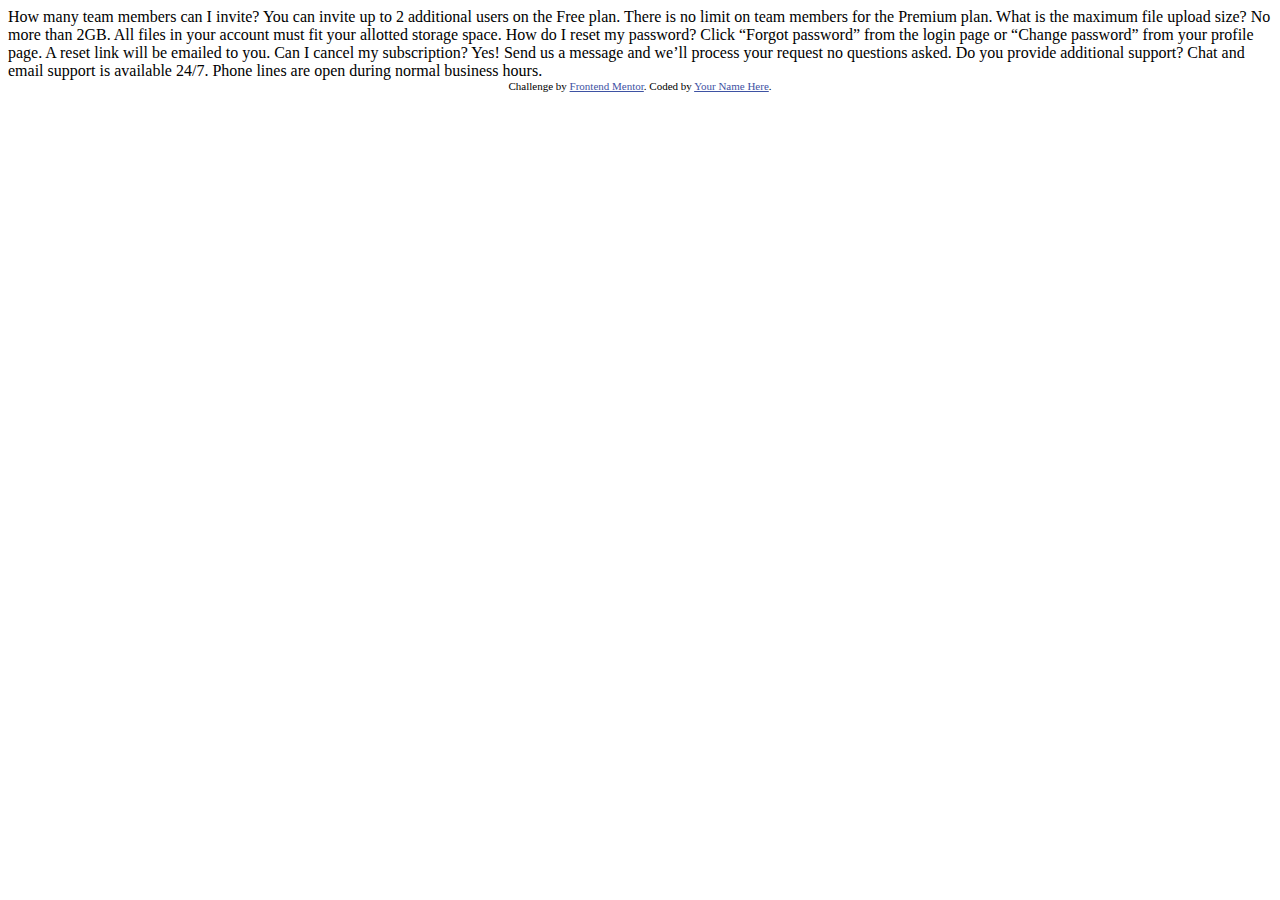
==== index.html @ ef3b7b0b "primer commit" ====
<!DOCTYPE html>
<html lang="en">
<head>
  <meta charset="UTF-8">
  <meta name="viewport" content="width=device-width, initial-scale=1.0"> <!-- displays site properly based on user's device -->

  <link rel="icon" type="image/png" sizes="32x32" href="./images/favicon-32x32.png">
  
  <title>Frontend Mentor | FAQ Accordion Card</title>

  <!-- Feel free to remove these styles or customise in your own stylesheet 👍 -->
  <style>
    .attribution { font-size: 11px; text-align: center; }
    .attribution a { color: hsl(228, 45%, 44%); }
  </style>
</head>
<body>
  How many team members can I invite?
  You can invite up to 2 additional users on the Free plan. There is no limit on 
  team members for the Premium plan.

  What is the maximum file upload size?
  No more than 2GB. All files in your account must fit your allotted storage space.

  How do I reset my password?
  Click “Forgot password” from the login page or “Change password” from your profile page.
  A reset link will be emailed to you.

  Can I cancel my subscription?
  Yes! Send us a message and we’ll process your request no questions asked.

  Do you provide additional support?
  Chat and email support is available 24/7. Phone lines are open during normal business hours.

  <div class="attribution">
    Challenge by <a href="https://www.frontendmentor.io?ref=challenge" target="_blank">Frontend Mentor</a>. 
    Coded by <a href="#">Your Name Here</a>.
  </div>
</body>
</html>
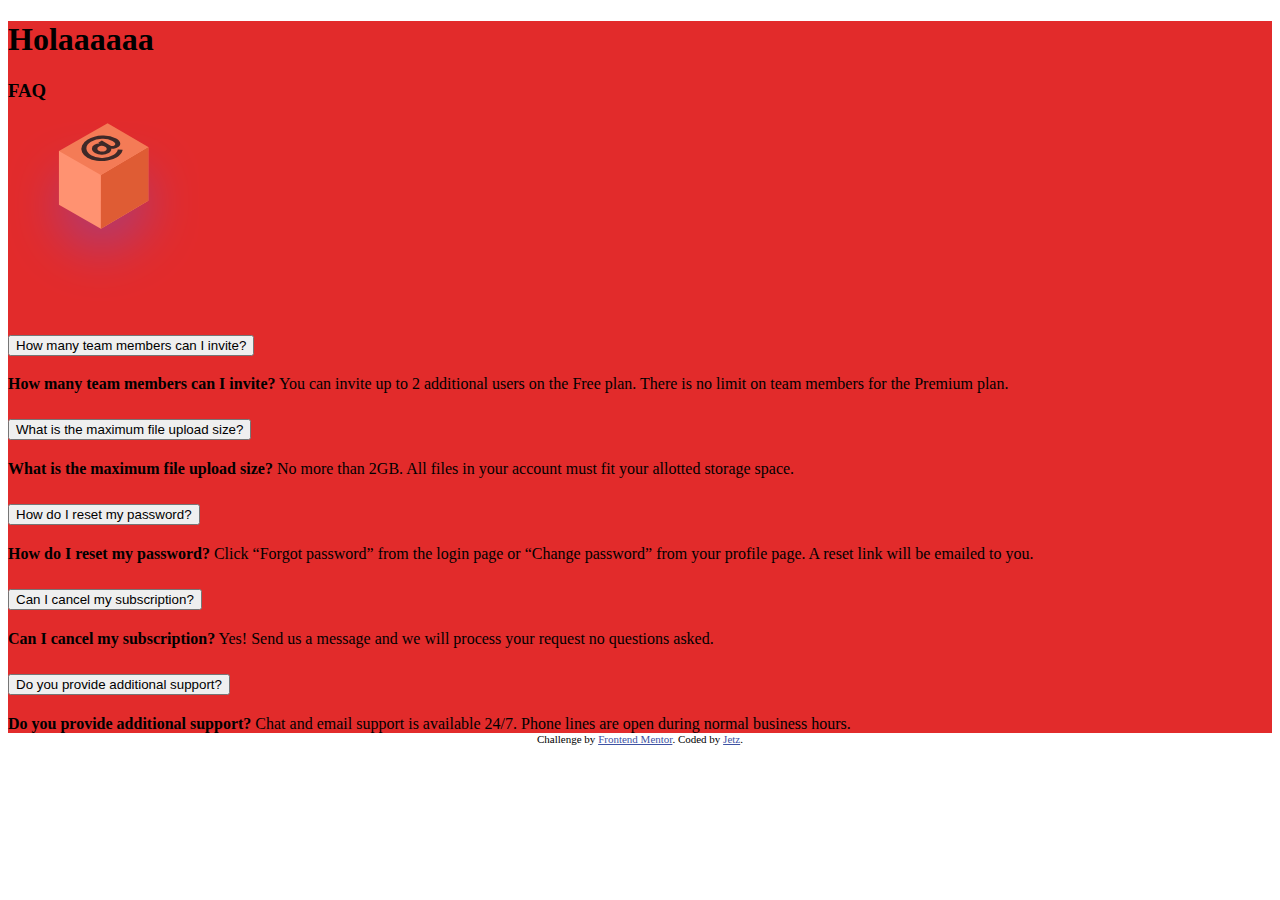
==== commit 6ae9f73b: "falta acabar responsive" ====
--- a/index.html
+++ b/index.html
@@ -3,38 +3,169 @@
 <head>
   <meta charset="UTF-8">
   <meta name="viewport" content="width=device-width, initial-scale=1.0"> <!-- displays site properly based on user's device -->
+  <title>Frontend Mentor | FAQ Accordion Card</title>
 
   <link rel="icon" type="image/png" sizes="32x32" href="./images/favicon-32x32.png">
   
-  <title>Frontend Mentor | FAQ Accordion Card</title>
+
+  <link rel="preconnect" href="https://fonts.googleapis.com">
+  <link rel="preconnect" href="https://fonts.gstatic.com" crossorigin>
+  <link href="https://fonts.googleapis.com/css2?family=Kumbh+Sans:wght@400;700&display=swap" rel="stylesheet">
+
+  <!-- CSS only -->
+<link href="https://cdn.jsdelivr.net/npm/bootstrap@5.1.3/dist/css/bootstrap.min.css" rel="stylesheet" integrity="sha384-1BmE4kWBq78iYhFldvKuhfTAU6auU8tT94WrHftjDbrCEXSU1oBoqyl2QvZ6jIW3" crossorigin="anonymous">
+  <!-- CSS only 
+
+<link rel="stylesheet" href="style.css">
+-->
+  </head>
+
 
   <!-- Feel free to remove these styles or customise in your own stylesheet 👍 -->
   <style>
     .attribution { font-size: 11px; text-align: center; }
     .attribution a { color: hsl(228, 45%, 44%); }
   </style>
+
 </head>
 <body>
-  How many team members can I invite?
-  You can invite up to 2 additional users on the Free plan. There is no limit on 
-  team members for the Premium plan.
+    <main>
+      <div class="container" style="background-color: rgb(226, 43, 43);">
+        <h1>Holaaaaaa</h1>
 
-  What is the maximum file upload size?
-  No more than 2GB. All files in your account must fit your allotted storage space.
 
-  How do I reset my password?
-  Click “Forgot password” from the login page or “Change password” from your profile page.
-  A reset link will be emailed to you.
+        <h3>FAQ</h3>
+        <img src="images\illustration-box-desktop.svg" id="illustration">
+<div class="accordion" id="accordionExample">
+    <div class="accordion-item">
+      <h2 class="accordion-header" id="headingOne">
+        <button class="accordion-button" 
+        type="button" 
+        data-bs-toggle="collapse" 
+        data-bs-target="#collapseOne" 
+        aria-expanded="true" 
+        aria-controls="collapseOne">
+            How many team members can I invite?</button>
+      </h2>
+      <div id="collapseOne" 
+      class="accordion-collapse collapse show" 
+      aria-labelledby="headingOne" 
+      data-bs-parent="#accordionExample">
+        <div class="accordion-body">
+          <strong> How many team members can I invite?</strong>  You can invite up to 2 additional users on the Free plan. There is no limit on 
+          team members for the Premium plan.
+        </div>
+      </div>
+    </div>
 
-  Can I cancel my subscription?
-  Yes! Send us a message and we’ll process your request no questions asked.
 
-  Do you provide additional support?
-  Chat and email support is available 24/7. Phone lines are open during normal business hours.
+    <div class="accordion-item">
+      <h2 class="accordion-header" id="headingTwo">
+        <button class="accordion-button collapsed" type="button" data-bs-toggle="collapse" data-bs-target="#collapseTwo" aria-expanded="false" aria-controls="collapseTwo">
+            What is the maximum file upload size?</button>
+      </h2>
+      <div id="collapseTwo" class="accordion-collapse collapse" aria-labelledby="headingTwo" data-bs-parent="#accordionExample">
+        <div class="accordion-body">
+          <strong> What is the maximum file upload size?</strong> No more than 2GB. All files in your account must fit your allotted storage space.
+        </div>
+      </div>
+    </div>
 
-  <div class="attribution">
-    Challenge by <a href="https://www.frontendmentor.io?ref=challenge" target="_blank">Frontend Mentor</a>. 
-    Coded by <a href="#">Your Name Here</a>.
+
+    <div class="accordion-item">
+      <h2 class="accordion-header" id="headingThree">
+        <button class="accordion-button collapsed" type="button" data-bs-toggle="collapse" data-bs-target="#collapseThree" aria-expanded="false" aria-controls="collapseThree">
+            How do I reset my password?</button>
+      </h2>
+      <div id="collapseThree" class="accordion-collapse collapse" aria-labelledby="headingThree" data-bs-parent="#accordionExample">
+        <div class="accordion-body">
+          <strong>How do I reset my password?</strong> Click “Forgot password” from the login page or “Change password” from your profile page.
+          A reset link will be emailed to you.
+        </div>
+      </div>
+    </div>
+ 
+
+
+  <div class="accordion-item">
+    <h2 class="accordion-header" id="headingFour">
+      <button class="accordion-button collapsed" type="button" data-bs-toggle="collapse" data-bs-target="#collapseFour" aria-expanded="false" aria-controls="collapseFour">
+        Can I cancel my subscription?
+      </button>
+    </h2>
+    <div id="collapseFour" class="accordion-collapse collapse" aria-labelledby="headingFour" data-bs-parent="#accordionExample">
+      <div class="accordion-body">
+        <strong>Can I cancel my subscription?</strong> Yes! Send us a message and we will process your request no questions asked.
+      </div>
+    </div>
   </div>
+
+
+  <div class="accordion-item">
+    <h2 class="accordion-header" id="headingFive">
+      <button class="accordion-button collapsed" type="button" data-bs-toggle="collapse" data-bs-target="#collapseFive" aria-expanded="false" aria-controls="collapseFour">
+        Do you provide additional support?
+      </button>
+    </h2>
+    <div id="collapseFive" class="accordion-collapse collapse" aria-labelledby="headingFive" data-bs-parent="#accordionExample">
+      <div class="accordion-body">
+        <strong> Do you provide additional support?</strong>  Chat and email support is available 24/7. Phone lines are open during normal business hours.
+      </div>
+    </div>
+  </div>
+
+
+
+  
+</main>
+<div class="attribution">
+  Challenge by <a href="https://www.frontendmentor.io?ref=challenge" target="_blank">Frontend Mentor</a>. 
+  Coded by <a href="https://github.com/JCJetz">Jetz</a>.
+</div>
+<script src="https://code.jquery.com/jquery-3.3.1.slim.min.js" integrity="sha384-q8i/X+965DzO0rT7abK41JStQIAqVgRVzpbzo5smXKp4YfRvH+8abtTE1Pi6jizo" crossorigin="anonymous"></script>
+<script src="https://cdn.jsdelivr.net/npm/popper.js@1.14.7/dist/umd/popper.min.js" integrity="sha384-UO2eT0CpHqdSJQ6hJty5KVphtPhzWj9WO1clHTMGa3JDZwrnQq4sF86dIHNDz0W1" crossorigin="anonymous"></script>
+<script src="https://cdn.jsdelivr.net/npm/bootstrap@4.3.1/dist/js/bootstrap.min.js" integrity="sha384-JjSmVgyd0p3pXB1rRibZUAYoIIy6OrQ6VrjIEaFf/nJGzIxFDsf4x0xIM+B07jRM" crossorigin="anonymous"></script>
 </body>
-</html>+</html>
+
+<!-- 
+
+    </h2>
+      <div id="collapseOne" class="accordion-collapse collapse show" aria-labelledby="headingOne" data-bs-parent="#accordionExample">
+        <div class="accordion-body">
+          <strong> How many team members can I invite?</strong>  You can invite up to 2 additional users on the Free plan. There is no limit on 
+          team members for the Premium plan.
+  It is shown by default, until the collapse plugin adds the appropriate classes that we use
+           to style each element. These classes control the overall appearance, as well as the showing
+            and hiding via CSS transitions. You can modify any of this with custom CSS or overriding 
+            our default variables. It's also worth noting that just about any HTML 
+            can go within the <code>.accordion-body</code>, though the transition does limit overflow. 
+    </div>
+  </div>
+  <div class="accordion-item">
+    <h2 class="accordion-header" id="headingTwo">
+      <button class="accordion-button collapsed" type="button" data-bs-toggle="collapse" data-bs-target="#collapseTwo" aria-expanded="false" aria-controls="collapseTwo">
+        Accordion Item #2
+      </button>
+    </h2>
+    <div id="collapseTwo" class="accordion-collapse collapse" aria-labelledby="headingTwo" data-bs-parent="#accordionExample">
+      <div class="accordion-body">
+        <strong>This is the second item's accordion body.</strong> It is hidden by default, until the collapse plugin adds the appropriate classes that we use to style each element. These classes control the overall appearance, as well as the showing and hiding via CSS transitions. You can modify any of this with custom CSS or overriding our default variables. It's also worth noting that just about any HTML can go within the <code>.accordion-body</code>, though the transition does limit overflow.
+      </div>
+    </div>
+  </div>
+  <div class="accordion-item">
+    <h2 class="accordion-header" id="headingThree">
+      <button class="accordion-button collapsed" type="button" data-bs-toggle="collapse" data-bs-target="#collapseThree" aria-expanded="false" aria-controls="collapseThree">
+        Accordion Item #3
+      </button>
+    </h2>
+    <div id="collapseThree" class="accordion-collapse collapse" aria-labelledby="headingThree" data-bs-parent="#accordionExample">
+      <div class="accordion-body">
+        <strong>This is the third item's accordion body.</strong> It is hidden by default, until the collapse plugin adds the appropriate classes that we use to style each element. These classes control the overall appearance, as well as the showing and hiding via CSS transitions. You can modify any of this with custom CSS or overriding our default variables. It's also worth noting that just about any HTML can go within the <code>.accordion-body</code>, though the transition does limit overflow.
+      </div>
+    </div>
+  </div>
+</div>
+
+-->--- a/style.css
+++ b/style.css
@@ -0,0 +1,223 @@
+:root {
+    --Very-dark-desaturated-blue:           hsl(238, 29%, 16%); /*Text*/
+    --Soft-red:                             hsl(14, 88%, 65%);  /*Text*/
+    
+    --Soft-violet:                          hsl(273, 75%, 66%); /*Background gradient*/
+    --Soft-blue:                            hsl(240, 73%, 65%); /*Background gradient*/
+   
+
+    --Very-dark-grayish-blue:               hsl(237, 12%, 33%);  /* Neutral Text*/
+    --Dark-grayish-blue:                    hsl(240, 6%, 50%);  /* Neutral Text*/
+    
+    --Light-grayish-blue:                   hsl(240, 5%, 91%);  /*Dividers*/
+    
+}
+/*
+
+- Font size: 12px
+
+-Fonts
+- Family: [Kumbh Sans](https://fonts.google.com/specimen/Kumbh+Sans)
+- Weights: 400, 700
+
+*/
+
+
+  
+  .active, .accordion:hover {
+    background-color: #ccc; 
+  }
+  
+  .panel {
+    padding: 0 18px;
+    display: none;
+    background-color: white;
+    overflow: hidden;
+  }
+
+* {
+
+    box-sizing: border-box;
+}
+   
+
+   html {
+        min-width: 100vw;
+        min-height: 100vh;
+        font-family: 'Kumbh Sans 700', sans-serif;
+       
+    }
+   
+
+    body {
+        margin: 0;
+        background: linear-gradient(hsl(273, 75%, 66%),hsl(240, 73%, 65%));
+        width: 100vw;
+        height: 100vh;
+        font-size: 12px;
+        display: grid;
+        justify-content: center;
+        align-items: center;
+    }
+    
+    
+    
+    .accordion {
+        background: white url(/images/bg-pattern-desktop.svg) no-repeat -1090% 65%; /*Sombra en negativo*/
+        border-radius: 30px;
+        height: 509px;
+        width: 1024px; /*no 920*/
+        display: grid;
+        grid-template-columns: 450px 1fr;
+        grid-gap: 5rem;
+    }
+   
+   /* .answer {
+        display: none;
+    
+    }
+    .active .answer {
+        display: block;
+        padding-bottom: 1.3rem;
+        color: var(--Very-dark-grayish-blue);
+        transition: all .3s ease-in;
+    }
+    
+    
+    
+    .img {
+    
+        transform: rotate(0deg);
+        transition: all .3s ease-in;
+        
+        
+    }
+    
+    .active img {
+    
+        transform: rotate(180deg);
+        transition: all .3s ease-in;
+    }
+    .active h2 {
+    
+        font-weight: 700;
+    }
+    
+    
+    
+    
+    .accordion_wrapper {
+    
+        margin-top: 15px;
+        display: flex;
+        flex-direction: column;
+    }
+    .question_accordinon {
+        height: 100%;
+        display: flex;
+        flex-direction: column;
+        
+    }
+    .headingThree {
+        width: 350px;
+        border-bottom: 1px solid #cfcfd0;
+    
+    }
+    
+    .title_accordion {
+        font-size: 3rem;
+        margin-top: 68px;
+    }
+    
+    .title_question {
+    
+    font-weight: 400;    
+    font-size: 1.2rem;
+    color: var(--Very-dark-desaturated-blue);
+    margin: 1.4rem 1rem;
+    
+    }
+    
+    */
+    
+    
+    .accordion-item {
+    display: flex;
+    justify-content: space-between;
+    cursor: pointer;
+    
+    }
+    .accordion-header .accordion-button {
+        height: 100%;
+        display: flex;
+        flex-direction: column;
+
+    }
+
+    button {
+        
+        flex-direction: column;
+
+        display: flex;
+        text-align: center;
+        align-items: column;
+    
+       
+    }
+    .container {
+        position: absolute;
+        background-color: white;
+        background-image:
+      /* url(/images/illustration-woman-online-desktop.svg),*/
+      /*  url(/images/bg-pattern-desktop.svg);*/
+      /*  background-repeat: no-repeat;*/
+        background-size: 55%;
+        background-position: -20%;
+        top: 20%;
+        left: 20%;
+        width: 65%;
+        height: 65%;
+        border-radius: 30px;
+      }
+    
+   /* .question img {
+    align-self: center;
+    
+    
+    }
+    
+    .image_wrapper {
+    
+        position: relative;
+    }
+    
+    .image_wrapper-inner {
+    
+        position: absolute;
+        height: 70%;
+        top: 110px;
+        left: -16px;
+    }
+    
+    .box {
+    
+        position: absolute;
+        top: 43%;
+        left: -17%;
+        height: 25%;
+    }
+    
+    
+    p {
+        width: 350px;
+        border-bottom: 1px solid
+        #e8e8ea;
+    }
+
+    h2 {
+        font-size: 3rem;
+    }
+    */
+    
+    
+    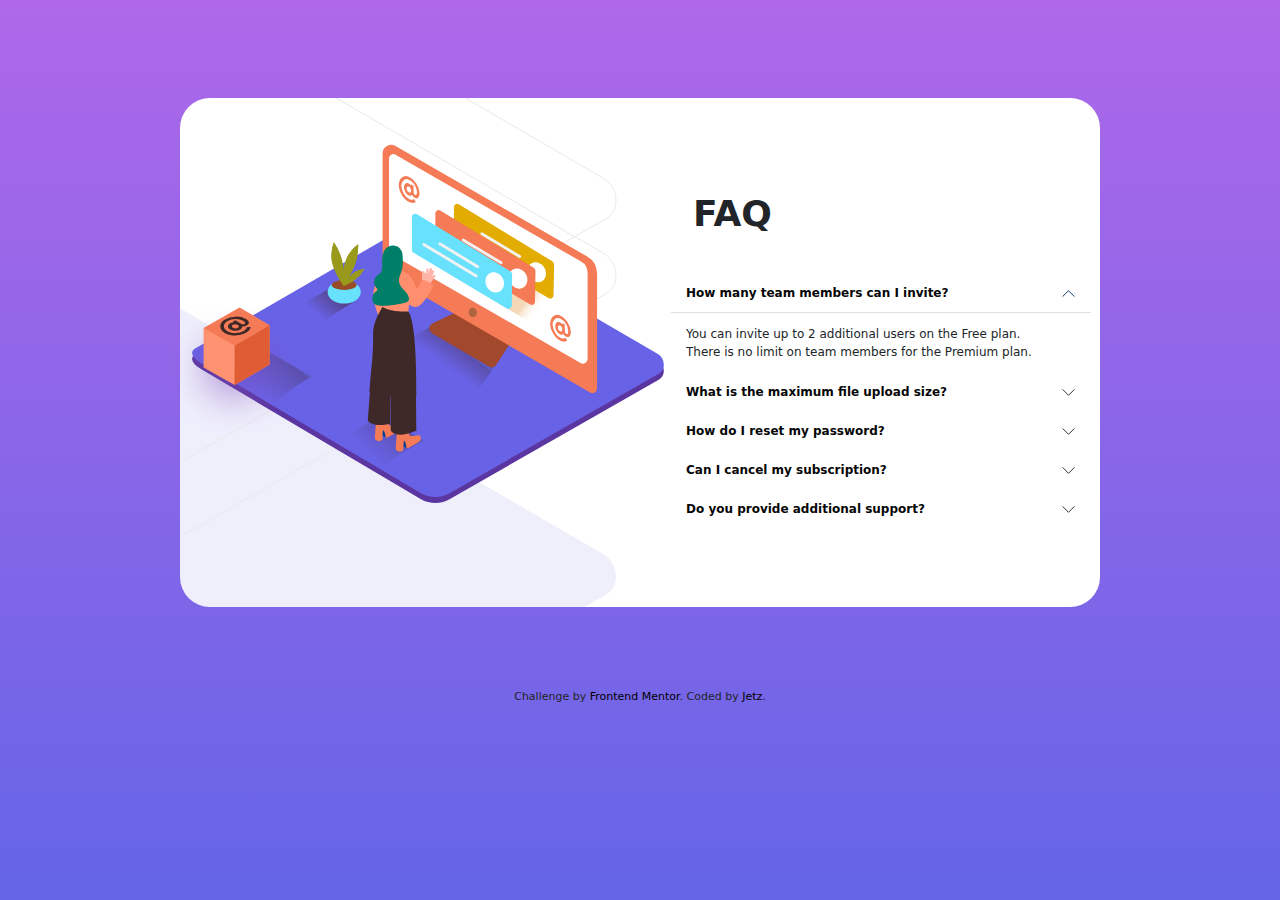
==== commit e5e8841b: "nombres de archivo" ====
--- a/index.html
+++ b/index.html
@@ -12,30 +12,32 @@
   <link rel="preconnect" href="https://fonts.gstatic.com" crossorigin>
   <link href="https://fonts.googleapis.com/css2?family=Kumbh+Sans:wght@400;700&display=swap" rel="stylesheet">
 
-  <!-- CSS only -->
+  <!--  
 <link href="https://cdn.jsdelivr.net/npm/bootstrap@5.1.3/dist/css/bootstrap.min.css" rel="stylesheet" integrity="sha384-1BmE4kWBq78iYhFldvKuhfTAU6auU8tT94WrHftjDbrCEXSU1oBoqyl2QvZ6jIW3" crossorigin="anonymous">
-  <!-- CSS only 
+  CSS only -->
 
-<link rel="stylesheet" href="style.css">
--->
+<link href="https://cdn.jsdelivr.net/npm/bootstrap@5.0.2/dist/css/bootstrap.min.css" rel="stylesheet">
+<script src="https://cdn.jsdelivr.net/npm/bootstrap@5.0.2/dist/js/bootstrap.bundle.min.js"></script>
+    
+  <!--  -->  <link rel="stylesheet" href="style.css">
+    
+
   </head>
 
 
-  <!-- Feel free to remove these styles or customise in your own stylesheet 👍 -->
-  <style>
-    .attribution { font-size: 11px; text-align: center; }
-    .attribution a { color: hsl(228, 45%, 44%); }
-  </style>
+  <body>
+    <main>
+      <div class="container">
+       
+        <h3 class="title_accordion">FAQ</h3>
 
-</head>
-<body>
-    <main>
-      <div class="container" style="background-color: rgb(226, 43, 43);">
-        <h1>Holaaaaaa</h1>
+        <div class="images">
+          <img src="images/illustration-woman-online-desktop.svg" class="woman">  
+        
+        <img src="images\illustration-box-desktop.svg" class="box">  
+   
 
-
-        <h3>FAQ</h3>
-        <img src="images\illustration-box-desktop.svg" id="illustration">
+        
 <div class="accordion" id="accordionExample">
     <div class="accordion-item">
       <h2 class="accordion-header" id="headingOne">
@@ -45,127 +47,122 @@
         data-bs-target="#collapseOne" 
         aria-expanded="true" 
         aria-controls="collapseOne">
-            How many team members can I invite?</button>
+        <strong>  How many team members can I invite?</strong></button>
       </h2>
       <div id="collapseOne" 
       class="accordion-collapse collapse show" 
       aria-labelledby="headingOne" 
       data-bs-parent="#accordionExample">
         <div class="accordion-body">
-          <strong> How many team members can I invite?</strong>  You can invite up to 2 additional users on the Free plan. There is no limit on 
+            You can invite up to 2 additional users on the Free plan.<br> There is no limit on 
           team members for the Premium plan.
         </div>
       </div>
     </div>
 
 
-    <div class="accordion-item">
-      <h2 class="accordion-header" id="headingTwo">
-        <button class="accordion-button collapsed" type="button" data-bs-toggle="collapse" data-bs-target="#collapseTwo" aria-expanded="false" aria-controls="collapseTwo">
-            What is the maximum file upload size?</button>
-      </h2>
-      <div id="collapseTwo" class="accordion-collapse collapse" aria-labelledby="headingTwo" data-bs-parent="#accordionExample">
-        <div class="accordion-body">
-          <strong> What is the maximum file upload size?</strong> No more than 2GB. All files in your account must fit your allotted storage space.
-        </div>
-      </div>
-    </div>
-
-
-    <div class="accordion-item">
-      <h2 class="accordion-header" id="headingThree">
-        <button class="accordion-button collapsed" type="button" data-bs-toggle="collapse" data-bs-target="#collapseThree" aria-expanded="false" aria-controls="collapseThree">
-            How do I reset my password?</button>
-      </h2>
-      <div id="collapseThree" class="accordion-collapse collapse" aria-labelledby="headingThree" data-bs-parent="#accordionExample">
-        <div class="accordion-body">
-          <strong>How do I reset my password?</strong> Click “Forgot password” from the login page or “Change password” from your profile page.
-          A reset link will be emailed to you.
-        </div>
-      </div>
-    </div>
- 
-
-
-  <div class="accordion-item">
-    <h2 class="accordion-header" id="headingFour">
-      <button class="accordion-button collapsed" type="button" data-bs-toggle="collapse" data-bs-target="#collapseFour" aria-expanded="false" aria-controls="collapseFour">
-        Can I cancel my subscription?
-      </button>
+<div class="accordion-item">
+    <h2 class="accordion-header" id="headingTwo">
+      <button class="accordion-button collapsed" 
+      type="button" 
+      data-bs-toggle="collapse" 
+      data-bs-target="#collapseTwo" 
+      aria-expanded="false"
+        aria-controls="collapseTwo">
+        <strong> What is the maximum file upload size?</strong></button>
     </h2>
-    <div id="collapseFour" class="accordion-collapse collapse" aria-labelledby="headingFour" data-bs-parent="#accordionExample">
+    <div id="collapseTwo" 
+    class="accordion-collapse collapse" 
+    aria-labelledby="headingTwo" 
+    data-bs-parent="#accordionExample">
       <div class="accordion-body">
-        <strong>Can I cancel my subscription?</strong> Yes! Send us a message and we will process your request no questions asked.
+         No more than 2GB. All files in your account must fit your allotted storage space.
       </div>
     </div>
   </div>
 
 
   <div class="accordion-item">
-    <h2 class="accordion-header" id="headingFive">
-      <button class="accordion-button collapsed" type="button" data-bs-toggle="collapse" data-bs-target="#collapseFive" aria-expanded="false" aria-controls="collapseFour">
-        Do you provide additional support?
-      </button>
+    <h2 class="accordion-header" id="headingThree">
+      <button class="accordion-button collapsed" 
+      type="button" 
+      data-bs-toggle="collapse" 
+      data-bs-target="#collapseThree" 
+      aria-expanded="false" 
+      aria-controls="collapseThree">
+      <strong> How do I reset my password?</strong> </button>
     </h2>
-    <div id="collapseFive" class="accordion-collapse collapse" aria-labelledby="headingFive" data-bs-parent="#accordionExample">
+    <div id="collapseThree" 
+    class="accordion-collapse collapse" 
+    aria-labelledby="headingThree" 
+    data-bs-parent="#accordionExample">
       <div class="accordion-body">
-        <strong> Do you provide additional support?</strong>  Chat and email support is available 24/7. Phone lines are open during normal business hours.
+        Click “Forgot password” from the login page or “Change password” 
+        from your profile page. A reset link will be emailed to you.
       </div>
     </div>
   </div>
 
 
 
-  
+<div class="accordion-item">
+  <h2 class="accordion-header" id="headingFour">
+    <button class="accordion-button collapsed" 
+    type="button" 
+    data-bs-toggle="collapse" 
+    data-bs-target="#collapseFour" 
+    aria-expanded="false" 
+    aria-controls="collapseFour">
+    <strong> Can I cancel my subscription?</strong>
+    </button>
+  </h2>
+  <div id="collapseFour" 
+  class="accordion-collapse collapse" 
+  aria-labelledby="headingFour" 
+  data-bs-parent="#accordionExample">
+    <div class="accordion-body">
+   Yes! Send us a message and we will process your request no questions asked.
+    </div>
+  </div>
+</div>
+
+
+<div class="accordion-item">
+  <h2 class="accordion-header" id="headingFive">
+    <button class="accordion-button collapsed" 
+    type="button" 
+    data-bs-toggle="collapse" 
+    data-bs-target="#collapseFive" 
+    aria-expanded="false" 
+    aria-controls="collapseFour">
+    <strong>  Do you provide additional support?</strong>
+    </button>
+  </h2>
+  <div id="collapseFive" 
+  class="accordion-collapse collapse" 
+  aria-labelledby="headingFive" 
+  data-bs-parent="#accordionExample">
+    <div class="accordion-body">
+      Chat and email support is available 24/7. <br>
+      Phone lines are open during normal business hours.
+    </div>
+  </div>
+</div>
+</div>
+
+
+
+
+    
 </main>
 <div class="attribution">
   Challenge by <a href="https://www.frontendmentor.io?ref=challenge" target="_blank">Frontend Mentor</a>. 
   Coded by <a href="https://github.com/JCJetz">Jetz</a>.
 </div>
-<script src="https://code.jquery.com/jquery-3.3.1.slim.min.js" integrity="sha384-q8i/X+965DzO0rT7abK41JStQIAqVgRVzpbzo5smXKp4YfRvH+8abtTE1Pi6jizo" crossorigin="anonymous"></script>
+</body>
+<!--<script src="https://code.jquery.com/jquery-3.3.1.slim.min.js" integrity="sha384-q8i/X+965DzO0rT7abK41JStQIAqVgRVzpbzo5smXKp4YfRvH+8abtTE1Pi6jizo" crossorigin="anonymous"></script>
 <script src="https://cdn.jsdelivr.net/npm/popper.js@1.14.7/dist/umd/popper.min.js" integrity="sha384-UO2eT0CpHqdSJQ6hJty5KVphtPhzWj9WO1clHTMGa3JDZwrnQq4sF86dIHNDz0W1" crossorigin="anonymous"></script>
 <script src="https://cdn.jsdelivr.net/npm/bootstrap@4.3.1/dist/js/bootstrap.min.js" integrity="sha384-JjSmVgyd0p3pXB1rRibZUAYoIIy6OrQ6VrjIEaFf/nJGzIxFDsf4x0xIM+B07jRM" crossorigin="anonymous"></script>
-</body>
+--> 
 </html>
 
-<!-- 
-
-    </h2>
-      <div id="collapseOne" class="accordion-collapse collapse show" aria-labelledby="headingOne" data-bs-parent="#accordionExample">
-        <div class="accordion-body">
-          <strong> How many team members can I invite?</strong>  You can invite up to 2 additional users on the Free plan. There is no limit on 
-          team members for the Premium plan.
-  It is shown by default, until the collapse plugin adds the appropriate classes that we use
-           to style each element. These classes control the overall appearance, as well as the showing
-            and hiding via CSS transitions. You can modify any of this with custom CSS or overriding 
-            our default variables. It's also worth noting that just about any HTML 
-            can go within the <code>.accordion-body</code>, though the transition does limit overflow. 
-    </div>
-  </div>
-  <div class="accordion-item">
-    <h2 class="accordion-header" id="headingTwo">
-      <button class="accordion-button collapsed" type="button" data-bs-toggle="collapse" data-bs-target="#collapseTwo" aria-expanded="false" aria-controls="collapseTwo">
-        Accordion Item #2
-      </button>
-    </h2>
-    <div id="collapseTwo" class="accordion-collapse collapse" aria-labelledby="headingTwo" data-bs-parent="#accordionExample">
-      <div class="accordion-body">
-        <strong>This is the second item's accordion body.</strong> It is hidden by default, until the collapse plugin adds the appropriate classes that we use to style each element. These classes control the overall appearance, as well as the showing and hiding via CSS transitions. You can modify any of this with custom CSS or overriding our default variables. It's also worth noting that just about any HTML can go within the <code>.accordion-body</code>, though the transition does limit overflow.
-      </div>
-    </div>
-  </div>
-  <div class="accordion-item">
-    <h2 class="accordion-header" id="headingThree">
-      <button class="accordion-button collapsed" type="button" data-bs-toggle="collapse" data-bs-target="#collapseThree" aria-expanded="false" aria-controls="collapseThree">
-        Accordion Item #3
-      </button>
-    </h2>
-    <div id="collapseThree" class="accordion-collapse collapse" aria-labelledby="headingThree" data-bs-parent="#accordionExample">
-      <div class="accordion-body">
-        <strong>This is the third item's accordion body.</strong> It is hidden by default, until the collapse plugin adds the appropriate classes that we use to style each element. These classes control the overall appearance, as well as the showing and hiding via CSS transitions. You can modify any of this with custom CSS or overriding our default variables. It's also worth noting that just about any HTML can go within the <code>.accordion-body</code>, though the transition does limit overflow.
-      </div>
-    </div>
-  </div>
-</div>
-
--->--- a/style.css
+++ b/style.css
@@ -11,213 +11,261 @@
     
     --Light-grayish-blue:                   hsl(240, 5%, 91%);  /*Dividers*/
     
-}
+
+}
+
+
+* {
+
+  box-sizing: border-box; 
+}
+
+a  {
+    color: black;
+    text-decoration: none;
+    background-color: none;
+}
+
+a:link  {
+   
+    text-decoration: none;
+    background-color: none;
+    color: black;
+    
+}
+
+
+html {
+
+font-size: 12px;
+font-family: 'Kumbh Sans 400' cursive;
+font-family: 'Kumbh Sans 700', sans-serif;
+}
+
+
+
+body {
+    margin: 0;
+    background: linear-gradient(hsl(273, 75%, 66%),hsl(240, 73%, 65%));
+    width: 100vw;
+    height: 100vh;
+    font-size: 12px;
+    display: grid;
+    justify-content: center;
+    align-items: center;
+}
+
+
+
+.container {
+    background: white url(/images/bg-pattern-desktop.svg) no-repeat 1150% 45%; /* Tmb Sombra en negativo */
+    border-radius: 30px;
+    height: 509px;
+    width: 920px; /*no 920*/
+    display: grid;
+    grid-template-columns: 450px 1fr;
+    grid-gap: 5rem;
+
 /*
-
-- Font size: 12px
-
--Fonts
-- Family: [Kumbh Sans](https://fonts.google.com/specimen/Kumbh+Sans)
-- Weights: 400, 700
-
-*/
-
-
+  position: absolute;
+  background-color: white;
+  background-image:
+  url(../images/illustration-woman-online-desktop.svg),
+  url(../images/bg-pattern-desktop.svg);
+  background-repeat: no-repeat;
+ */
+}
+
+
+.accordion {
+
+  /* position: absolute;
+    width: 18%;
+    right: 32%;
+    top: 30%; Asi no */
+   
+   margin-top: 176px;
+   display: flex;
+   flex-direction: column;
+   margin-left: -28px;
+}
+
+
+
+.accordion-button:not(.collapsed) {
+    color: #060606;
+    background-color: white; 
+    /* box-shadow: inset 0 -1px 0 rgb(0 0 0 / 13%); */
+}
+
+
+.accordion-button {
+    color: #060606;
+    background-color: white; 
+    box-shadow: none; 
+}
+
+
+.accordion-item {
+    background-color: #fff;
+    border: none;
+} 
+
+
+.title_accordion {
+    font-size: 3rem;
+    margin-top: 33px;
+    display: flex;
+  /*  display: block; */
+    margin-block-start: 2.62em;
+    margin-inline-start: 504px;
+    font-weight: bold;
+}
+
+
+.woman {
+
+    position: absolute;
+    left: 15%;
+    top: 16%;
+}
+
+.box {
+    position: absolute;
+    left: 13%;
+    top: 34%;
+    height: 15%;
+}
+
+.svg {
+    top: 56%;
+    left: 66%;
+    height: 70%;
+   margin-top: 0;
   
-  .active, .accordion:hover {
-    background-color: #ccc; 
-  }
-  
-  .panel {
-    padding: 0 18px;
-    display: none;
-    background-color: white;
-    overflow: hidden;
-  }
-
-* {
-
-    box-sizing: border-box;
-}
-   
-
-   html {
-        min-width: 100vw;
-        min-height: 100vh;
-        font-family: 'Kumbh Sans 700', sans-serif;
+}
+
+.attribution {
+    text-align: center;
+    margin-top: -210px;
+    font-size: 11px;
+    text-decoration: none;
+    background-color: none;
+    
+}
+
+
+
+@media screen and (max-width: 700px) {
+
+
+    .container {
+        width: 350px;
+        grid-template-columns: 1fr;
+        grid-template-rows: 100px 1fr;
+        grid-gap: 0.5rem;
+        position: relative;
+        height: 530px;
+        padding: 1rem;
+        display: grid;
+
+    }
+
+    h3.title_accordion {
+        text-align: center;
+        margin-inline-start: 123px;
+        margin-top: 121px;
+        
+      }
+     
+    .accordion {
+         width: 90%;
+         margin-top: 234px;
+         margin-left: 12px;
        
-    }
-   
-
-    body {
-        margin: 0;
-        background: linear-gradient(hsl(273, 75%, 66%),hsl(240, 73%, 65%));
-        width: 100vw;
-        height: 100vh;
-        font-size: 12px;
-        display: grid;
-        justify-content: center;
-        align-items: center;
-    }
-    
-    
-    
+        }
+
+    .box {
+       display: none;
+    }
+
+    .woman {
+        width: 70%;  
+        top: -90%;
+        margin-left: 0%;
+    }
+
+    .images {
+
+        position: absolute;
+        background-image: url(./images/bg-pattern-mobile.svg);
+        background-repeat: no-repeat;
+
+        background-position: center -900%; 
+        width: 100%;
+        height: 101px;
+    }
+    
+   
+}
+
+
+
+
+
+/*@media screen and (min-width: 1300px) */
+
+
+  @media (min-width: 2000px) and (max-width: 3000px) { 
+    
+
+
     .accordion {
-        background: white url(/images/bg-pattern-desktop.svg) no-repeat -1090% 65%; /*Sombra en negativo*/
-        border-radius: 30px;
-        height: 509px;
-        width: 1024px; /*no 920*/
-        display: grid;
-        grid-template-columns: 450px 1fr;
-        grid-gap: 5rem;
-    }
-   
-   /* .answer {
-        display: none;
-    
-    }
-    .active .answer {
-        display: block;
-        padding-bottom: 1.3rem;
-        color: var(--Very-dark-grayish-blue);
-        transition: all .3s ease-in;
-    }
-    
-    
-    
-    .img {
-    
-        transform: rotate(0deg);
-        transition: all .3s ease-in;
-        
-        
-    }
-    
-    .active img {
-    
-        transform: rotate(180deg);
-        transition: all .3s ease-in;
-    }
-    .active h2 {
-    
-        font-weight: 700;
-    }
-    
-    
-    
-    
-    .accordion_wrapper {
-    
-        margin-top: 15px;
-        display: flex;
-        flex-direction: column;
-    }
-    .question_accordinon {
-        height: 100%;
-        display: flex;
-        flex-direction: column;
-        
-    }
-    .headingThree {
-        width: 350px;
-        border-bottom: 1px solid #cfcfd0;
-    
-    }
-    
-    .title_accordion {
-        font-size: 3rem;
-        margin-top: 68px;
-    }
-    
-    .title_question {
-    
-    font-weight: 400;    
-    font-size: 1.2rem;
-    color: var(--Very-dark-desaturated-blue);
-    margin: 1.4rem 1rem;
-    
-    }
-    
-    */
-    
-    
-    .accordion-item {
-    display: flex;
-    justify-content: space-between;
-    cursor: pointer;
-    
-    }
-    .accordion-header .accordion-button {
-        height: 100%;
-        display: flex;
-        flex-direction: column;
-
-    }
-
-    button {
-        
-        flex-direction: column;
-
-        display: flex;
+          position: absolute;
+         /* width: 25%;
+          right: 57%;
+          top: 20%; */
+          margin-right: -8%;
+        
+      }
+      
+    .woman {
+        top: 18%;
+        margin-left: 22rem;
+        /* left: 30%;*/
+
+    }
+
+    
+    
+    .box {
+
+        top: 29%;
+        left: 27%;
+         /* position: flex;
+          left: -159%;
+          top: 24%;
+          height: 15%;  */
+        } 
+
+    
+
+
+    .svg {
+        top: 56%;
+        left: 66%;
+        height: 70%;
+        margin-top: 0;
+          
+        }
+        
+    .attribution {
         text-align: center;
-        align-items: column;
-    
-       
-    }
-    .container {
-        position: absolute;
-        background-color: white;
-        background-image:
-      /* url(/images/illustration-woman-online-desktop.svg),*/
-      /*  url(/images/bg-pattern-desktop.svg);*/
-      /*  background-repeat: no-repeat;*/
-        background-size: 55%;
-        background-position: -20%;
-        top: 20%;
-        left: 20%;
-        width: 65%;
-        height: 65%;
-        border-radius: 30px;
-      }
-    
-   /* .question img {
-    align-self: center;
-    
-    
-    }
-    
-    .image_wrapper {
-    
-        position: relative;
-    }
-    
-    .image_wrapper-inner {
-    
-        position: absolute;
-        height: 70%;
-        top: 110px;
-        left: -16px;
-    }
-    
-    .box {
-    
-        position: absolute;
-        top: 43%;
-        left: -17%;
-        height: 25%;
-    }
-    
-    
-    p {
-        width: 350px;
-        border-bottom: 1px solid
-        #e8e8ea;
-    }
-
-    h2 {
-        font-size: 3rem;
-    }
-    */
-    
-    
-    +        margin-top: -694px;
+        font-size: 11px;
+        
+        }
+
+}
+
+
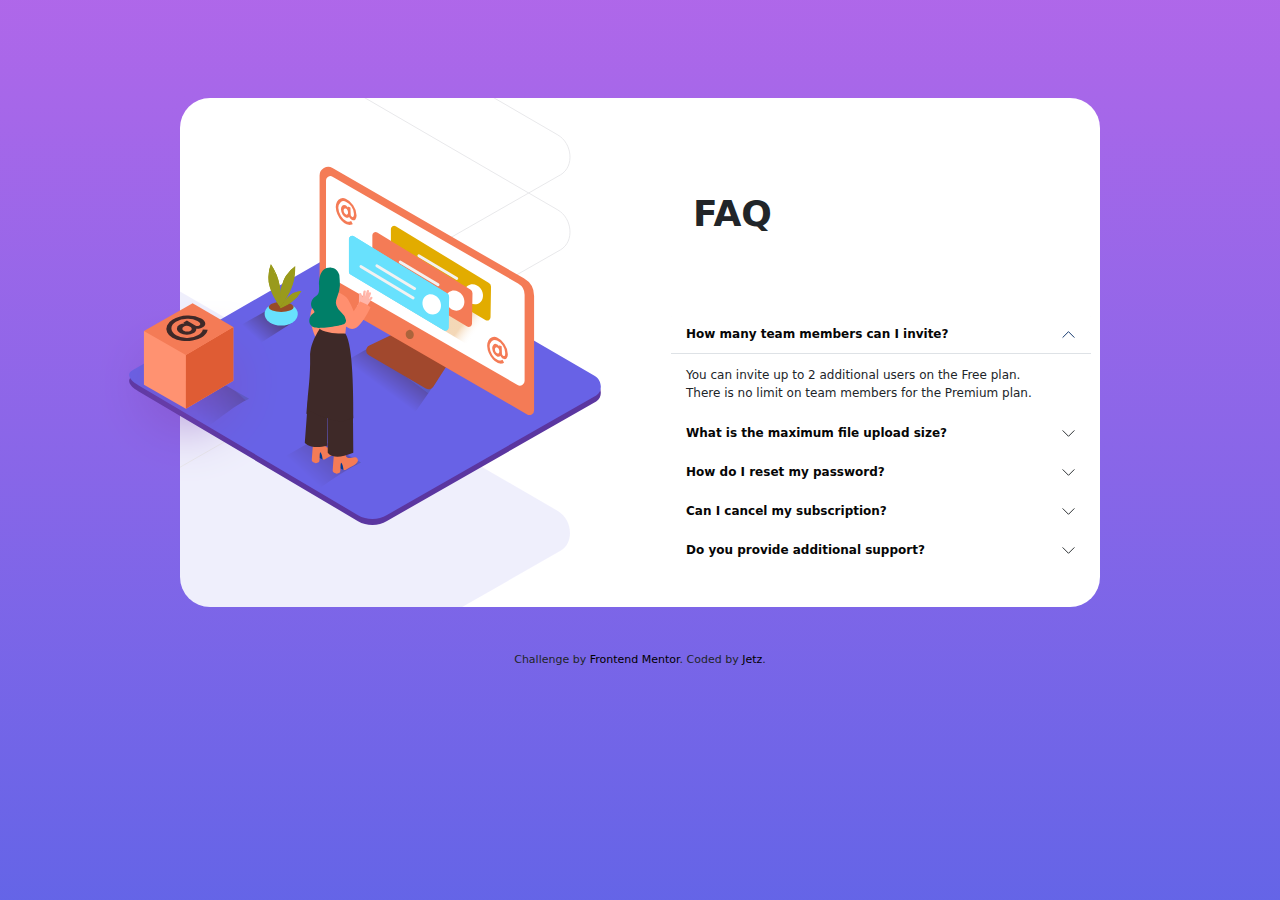
==== commit 495d33b5: "alt en imagenes" ====
--- a/index.html
+++ b/index.html
@@ -32,9 +32,9 @@
         <h3 class="title_accordion">FAQ</h3>
 
         <div class="images">
-          <img src="images/illustration-woman-online-desktop.svg" class="woman">  
+          <img src="images/illustration-woman-online-desktop.svg" class="woman" alt="woman">  
         
-        <img src="images\illustration-box-desktop.svg" class="box">  
+        <img src="images/illustration-box-desktop.svg" class="box" alt="box">  
    
 
         
--- a/style.css
+++ b/style.css
@@ -58,10 +58,10 @@
 
 
 .container {
-    background: white url(/images/bg-pattern-desktop.svg) no-repeat 1150% 45%; /* Tmb Sombra en negativo */
+    background: white url(images/bg-pattern-desktop.svg) no-repeat 1250% 55%; /* Tmb Sombra en negativo */
     border-radius: 30px;
     height: 509px;
-    width: 920px; /*no 920*/
+    width: 920px; 
     display: grid;
     grid-template-columns: 450px 1fr;
     grid-gap: 5rem;
@@ -84,7 +84,7 @@
     right: 32%;
     top: 30%; Asi no */
    
-   margin-top: 176px;
+   margin-top: -170px;
    display: flex;
    flex-direction: column;
    margin-left: -28px;
@@ -123,31 +123,44 @@
 }
 
 
-.woman {
-
+.woman { 
+    display: block;
+    margin-top: 5.7rem;
+    margin-left: -47.5rem;
+ }
+
+.box {    
+    display: block;
+    margin-left: -50.5rem;
+    margin-top: -18.7rem;
+}
+
+/*  Esto se me mueveee, así no! Solución rem!
+
+.woman {    
     position: absolute;
     left: 15%;
     top: 16%;
-}
-
+          
+}
 .box {
     position: absolute;
     left: 13%;
     top: 34%;
     height: 15%;
-}
+}  */
 
 .svg {
     top: 56%;
     left: 66%;
     height: 70%;
-   margin-top: 0;
+    margin-top: 0;
   
 }
 
 .attribution {
     text-align: center;
-    margin-top: -210px;
+    margin-top: -285px;
     font-size: 11px;
     text-decoration: none;
     background-color: none;
@@ -155,8 +168,27 @@
 }
 
 
-
-@media screen and (max-width: 700px) {
+@media screen and (max-width: 993px) {
+
+
+    .accordion {
+       margin-top: -18rem;
+       margin-left: -14rem;
+      
+    }
+    
+    .woman {
+      margin-top: 5.7rem;
+      margin-left: -57rem;
+      /* left: 30%;*/
+    }
+    .box {
+        display: none;
+    }
+    }
+    
+
+@media screen and (max-width: 766px) {
 
 
     .container {
@@ -180,7 +212,7 @@
      
     .accordion {
          width: 90%;
-         margin-top: 234px;
+         margin-top: 7rem; /*rem*/
          margin-left: 12px;
        
         }
@@ -191,8 +223,8 @@
 
     .woman {
         width: 70%;  
-        top: -90%;
-        margin-left: 0%;
+        margin-top: -5rem; /*rem*/
+        margin-left: 4rem; /*rem*/
     }
 
     .images {
@@ -205,52 +237,33 @@
         width: 100%;
         height: 101px;
     }
-    
-   
-}
-
-
-
-
-
-/*@media screen and (min-width: 1300px) */
-
-
-  @media (min-width: 2000px) and (max-width: 3000px) { 
-    
-
-
+    .attribution {
+        margin-top: -140px;
+    }
+   
+}
+
+
+ /* @media (min-width: 2000px) and (max-width: 3000px) { 
+    
     .accordion {
-          position: absolute;
-         /* width: 25%;
-          right: 57%;
-          top: 20%; */
-          margin-right: -8%;
-        
-      }
+        position: absolute;
+         margin-top: rem;
+         margin-right: rem;
+        
+    }
       
     .woman {
-        top: 18%;
-        margin-left: 22rem;
-        /* left: 30%;*/
-
-    }
-
-    
-    
+        margin-top: 5.7rem;
+        margin-left: 4rem;
+
+    }
+
     .box {
-
         top: 29%;
         left: 27%;
-         /* position: flex;
-          left: -159%;
-          top: 24%;
-          height: 15%;  */
-        } 
-
-    
-
-
+    } 
+         
     .svg {
         top: 56%;
         left: 66%;
@@ -261,11 +274,11 @@
         
     .attribution {
         text-align: center;
-        margin-top: -694px;
+        margin-top: -500px;
         font-size: 11px;
         
         }
 
-}
-
-
+}   */
+
+
